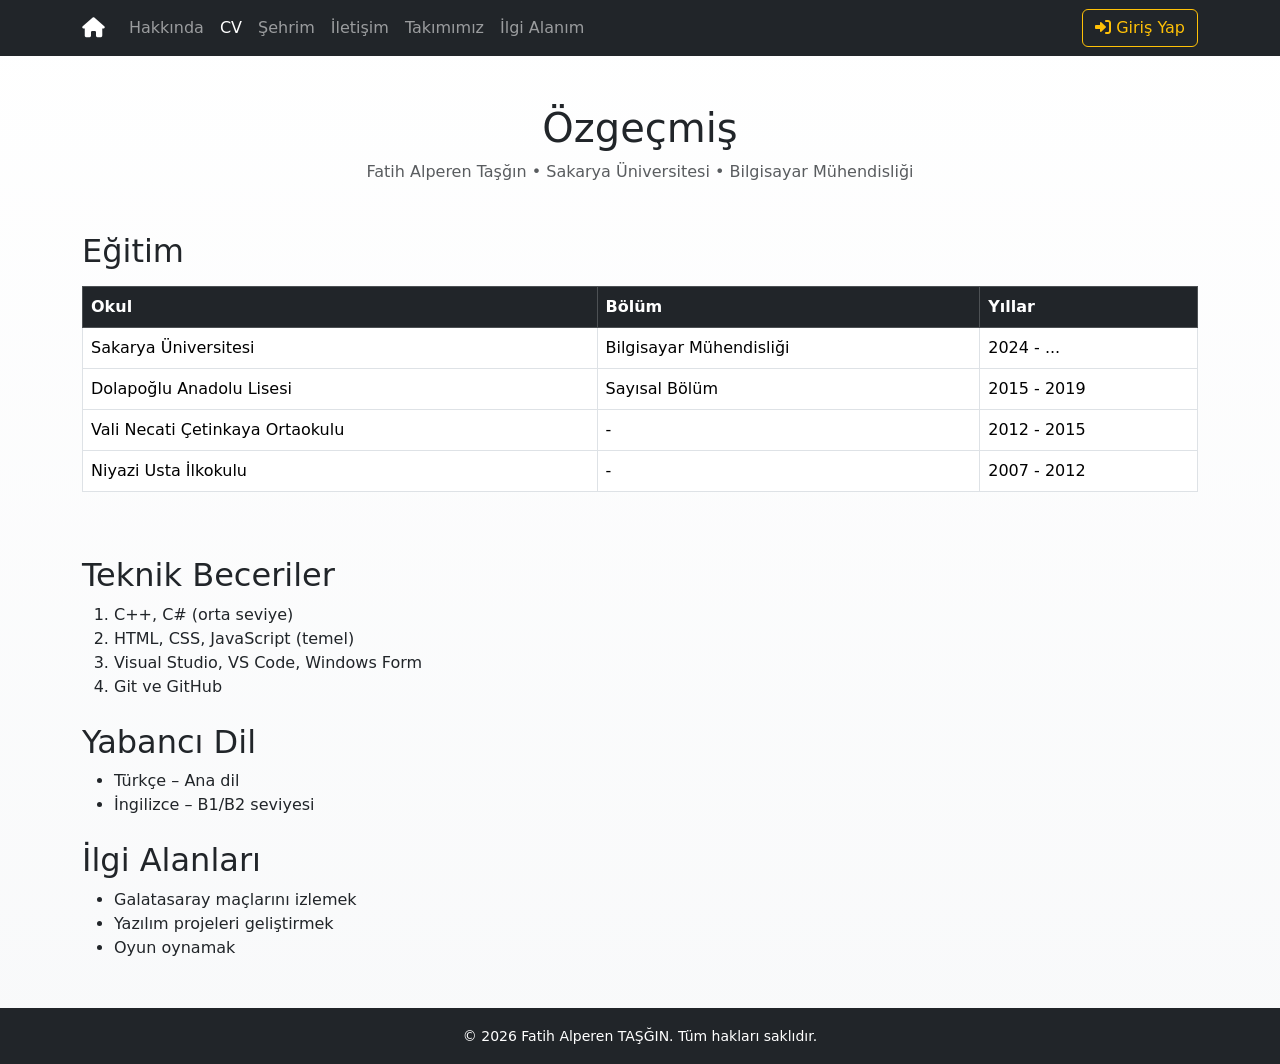
==== cv.html @ 9e306fb8 "feat: CV sayfası eklendi, navbar güncellendi ve .gitignore dosyası oluşturuldu" ====
<!DOCTYPE html>
<html lang="tr">
<head>
    <meta charset="UTF-8" />
    <meta name="viewport" content="width=device-width, initial-scale=1.0"/>
    <title>Fatih – Özgeçmiş</title>
    <link href="css/style.css" rel="stylesheet" />
    <link href="https://cdn.jsdelivr.net/npm/bootstrap@5.3.3/dist/css/bootstrap.min.css" rel="stylesheet" />
    <link href="https://cdnjs.cloudflare.com/ajax/libs/font-awesome/6.0.0-beta3/css/all.min.css" rel="stylesheet" />
</head>
<body>
<!-- Navbar -->
<nav class="navbar navbar-expand-lg navbar-dark bg-dark">
    <div class="container">
        <a class="navbar-brand" href="index.html">
            <i class="fa-solid fa-house"></i>
        </a>
        <button class="navbar-toggler" data-bs-toggle="collapse" data-bs-target="#navbarNav">
            <span class="navbar-toggler-icon"></span>
        </button>
        <div id="navbarNav" class="collapse navbar-collapse">
            <ul class="navbar-nav">
                <li class="nav-item">
                    <a class="nav-link" href="index.html">Hakkında</a>
                </li>
                <li class="nav-item">
                    <a class="nav-link active" href="#">CV</a>
                </li>
                <li class="nav-item">
                    <a class="nav-link" href="sehir.html">Şehrim</a>
                </li>
                <li class="nav-item">
                    <a class="nav-link" href="iletisim.html">İletişim</a>
                </li>
                <li class="nav-item">
                    <a class="nav-link" href="takimimiz.html">Takımımız</a>
                </li>
                <li class="nav-item">
                    <a class="nav-link" href="ilgi.html">İlgi Alanım</a>
                </li>
            </ul>

            <!-- Giriş Butonu (sağda) -->
            <div class="ms-auto">
                <a href="login.html" class="btn btn-outline-warning ms-3">
                    <i class="fa fa-sign-in-alt"></i> Giriş Yap
                </a>
            </div>
        </div>
    </div>
</nav>

<!-- CV İçeriği -->
<main class="container my-5">
    <header class="mb-5 text-center">
        <h1>Özgeçmiş</h1>
        <p class="text-muted">Fatih Alperen Taşğın • Sakarya Üniversitesi • Bilgisayar Mühendisliği</p>
    </header>

    <section class="mb-5">
        <h2 class="mb-3">Eğitim</h2>
        <div class="table-responsive">
            <table class="table table-bordered">
                <thead class="table-dark">
                <tr>
                    <th>Okul</th>
                    <th>Bölüm</th>
                    <th>Yıllar</th>
                </tr>
                </thead>
                <tbody>
                <tr>
                    <td>Sakarya Üniversitesi</td>
                    <td>Bilgisayar Mühendisliği</td>
                    <td>2024 - ...</td>
                </tr>
                <tr>
                    <td>Dolapoğlu Anadolu Lisesi</td>
                    <td>Sayısal Bölüm</td>
                    <td>2015 - 2019</td>
                </tr>
                <tr>
                    <td>Vali Necati Çetinkaya Ortaokulu</td>
                    <td>-</td>
                    <td>2012 - 2015</td>
                </tr>
                <tr>
                    <td>Niyazi Usta İlkokulu</td>
                    <td>-</td>
                    <td>2007 - 2012</td>
                </tr>
                </tbody>
            </table>
        </div>
    </section>

    <section class="mb-4">
        <h2>Teknik Beceriler</h2>
        <ol>
            <li>C++, C# (orta seviye)</li>
            <li>HTML, CSS, JavaScript (temel)</li>
            <li>Visual Studio, VS Code, Windows Form</li>
            <li>Git ve GitHub</li>
        </ol>
    </section>

    <section class="mb-4">
        <h2>Yabancı Dil</h2>
        <ul>
            <li>Türkçe – Ana dil</li>
            <li>İngilizce – B1/B2 seviyesi</li>
        </ul>
    </section>

    <section class="mb-4">
        <h2>İlgi Alanları</h2>
        <ul>
            <li>Galatasaray maçlarını izlemek</li>
            <li>Yazılım projeleri geliştirmek</li>
            <li>Oyun oynamak</li>
        </ul>
    </section>
</main>

<!-- Footer -->
<footer class="bg-dark text-white text-center py-3">
    <small>&copy; 2026 Fatih Alperen TAŞĞIN. Tüm hakları saklıdır.</small>
</footer>

<script src="https://cdn.jsdelivr.net/npm/bootstrap@5.3.3/dist/js/bootstrap.bundle.min.js"></script>
</body>
</html>
---- css/style.css ----
/* Modern Arka Plan ve Kart Efektleri */
body {
    background: linear-gradient(to bottom, #ffffff, #f8f9fa);
    font-family: 'Segoe UI', Tahoma, Geneva, Verdana, sans-serif;
}

.card {
    transition: transform 0.3s ease, box-shadow 0.3s ease;
    border: none !important;
}

/* Kartın üzerine gelince hafifçe yükselmesi */
.card:hover {
    transform: translateY(-10px);
    box-shadow: 0 1rem 3rem rgba(0,0,0,.175) !important;
}

/* Navigasyon çubuğu için hafif şeffaflık */
.navbar {
    backdrop-filter: blur(10px);
    background-color: rgba(33, 37, 41, 0.9) !important;
}

/* Buton parlaması */
.btn-warning {
    transition: all 0.3s ease;
}

.btn-warning:hover {
    letter-spacing: 1px;
    box-shadow: 0 0 15px rgba(255, 193, 7, 0.4);
}
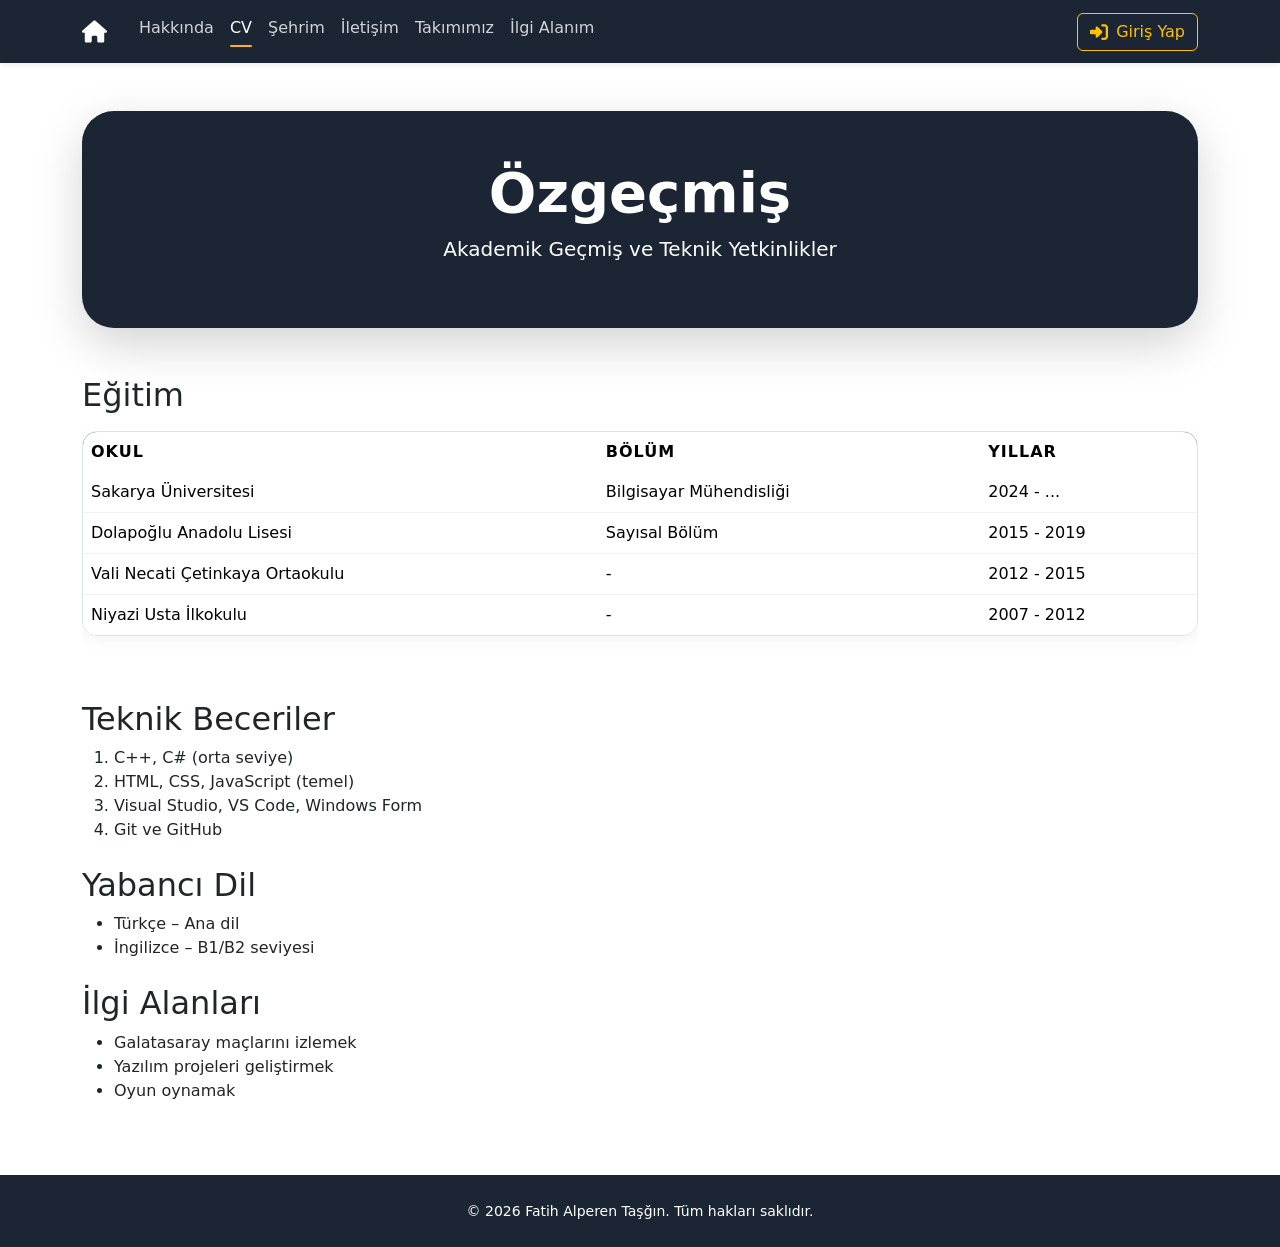
==== commit a1dac2aa: "feat: Navbar dinamik yükleme eklendi, preloader ve stil güncellemeleri yapıldı" ====
--- a/cv.html
+++ b/cv.html
@@ -1,67 +1,62 @@
 <!DOCTYPE html>
 <html lang="tr">
 <head>
-    <meta charset="UTF-8" />
+    <meta charset="UTF-8"/>
     <meta name="viewport" content="width=device-width, initial-scale=1.0"/>
-    <title>Fatih – Özgeçmiş</title>
-    <link href="css/style.css" rel="stylesheet" />
-    <link href="https://cdn.jsdelivr.net/npm/bootstrap@5.3.3/dist/css/bootstrap.min.css" rel="stylesheet" />
-    <link href="https://cdnjs.cloudflare.com/ajax/libs/font-awesome/6.0.0-beta3/css/all.min.css" rel="stylesheet" />
+    <title>FatEnTa | Özgeçmiş</title>
+    <style>
+        /* Tarayıcı dosyaları indirmeden önce bu rengi görecek */
+        #preloader {
+            position: fixed;
+            top: 0;
+            left: 0;
+            width: 100%;
+            height: 100%;
+            background-color: rgb(28, 37, 51) !important; /* Senin lacivert rengin */
+            z-index: 9999;
+            display: flex;
+            justify-content: center;
+            align-items: center;
+        }
+
+        /* Beyaz parlamayı önlemek için body'i başlangıçta gizle */
+        body {
+            background-color: rgb(28, 37, 51);
+            margin: 0;
+        }
+    </style>
+    <!-- Sonra Senin Stilin (Böylece Bootstrap'i ezebilirsin) -->
+    <link rel="stylesheet" href="css/style.css">
+
+    <!-- Önce Bootstrap (lib klasöründen) -->
+    <link rel="stylesheet" href="lib/css/bootstrap.min.css">
+
 </head>
 <body>
-<!-- Navbar -->
-<nav class="navbar navbar-expand-lg navbar-dark bg-dark">
-    <div class="container">
-        <a class="navbar-brand" href="index.html">
-            <i class="fa-solid fa-house"></i>
-        </a>
-        <button class="navbar-toggler" data-bs-toggle="collapse" data-bs-target="#navbarNav">
-            <span class="navbar-toggler-icon"></span>
-        </button>
-        <div id="navbarNav" class="collapse navbar-collapse">
-            <ul class="navbar-nav">
-                <li class="nav-item">
-                    <a class="nav-link" href="index.html">Hakkında</a>
-                </li>
-                <li class="nav-item">
-                    <a class="nav-link active" href="#">CV</a>
-                </li>
-                <li class="nav-item">
-                    <a class="nav-link" href="sehir.html">Şehrim</a>
-                </li>
-                <li class="nav-item">
-                    <a class="nav-link" href="iletisim.html">İletişim</a>
-                </li>
-                <li class="nav-item">
-                    <a class="nav-link" href="takimimiz.html">Takımımız</a>
-                </li>
-                <li class="nav-item">
-                    <a class="nav-link" href="ilgi.html">İlgi Alanım</a>
-                </li>
-            </ul>
 
-            <!-- Giriş Butonu (sağda) -->
-            <div class="ms-auto">
-                <a href="login.html" class="btn btn-outline-warning ms-3">
-                    <i class="fa fa-sign-in-alt"></i> Giriş Yap
-                </a>
-            </div>
-        </div>
+<div id="preloader">
+    <div class="loader-content">
+        <!-- İstersen buraya bir logo veya dönen bir ikon koyabilirsin -->
+        <div class="spinner-border text-warning" role="status"></div>
     </div>
-</nav>
+</div>
+
+<!-- Navbar buraya yüklenecek -->
+<div id="navbar-placeholder"></div>
 
 <!-- CV İçeriği -->
 <main class="container my-5">
-    <header class="mb-5 text-center">
-        <h1>Özgeçmiş</h1>
-        <p class="text-muted">Fatih Alperen Taşğın • Sakarya Üniversitesi • Bilgisayar Mühendisliği</p>
-    </header>
+    <!-- CV.html içindeki header -->
+    <section class="about text-center py-5 mb-5 rounded-5 shadow-lg overflow-hidden">
+        <h1 class="display-4 fw-bold text-white">Özgeçmiş</h1>
+        <p class="lead text-white-50">Akademik Geçmiş ve Teknik Yetkinlikler</p>
+    </section>
 
     <section class="mb-5">
         <h2 class="mb-3">Eğitim</h2>
         <div class="table-responsive">
-            <table class="table table-bordered">
-                <thead class="table-dark">
+            <table class="table table-custom">
+                <thead class="th">
                 <tr>
                     <th>Okul</th>
                     <th>Bölüm</th>
@@ -122,11 +117,16 @@
     </section>
 </main>
 
-<!-- Footer -->
-<footer class="bg-dark text-white text-center py-3">
-    <small>&copy; 2026 Fatih Alperen TAŞĞIN. Tüm hakları saklıdır.</small>
+<!-- Alt Bilgi -->
+<footer class="text-white text-center py-4 mt-auto">
+    <div class="container">
+        <small>&copy; 2026 Fatih Alperen Taşğın. Tüm hakları saklıdır.</small>
+    </div>
 </footer>
 
-<script src="https://cdn.jsdelivr.net/npm/bootstrap@5.3.3/dist/js/bootstrap.bundle.min.js"></script>
+<!-- Footer'ın hemen altına, body kapanmadan önce -->
+<script src="lib/js/bootstrap.bundle.min.js"></script>
+<script src="js/navbar-loader.js"></script> <!-- Bunu eklemeyi unutma! -->
 </body>
+
 </html>
--- a/css/style.css
+++ b/css/style.css
@@ -1,32 +1,216 @@
-/* Modern Arka Plan ve Kart Efektleri */
+/* 1. DEĞİŞKENLER VE RENK PALETİ */
+:root {
+    --ana-renk: rgb(28, 37, 51);
+    --siyah: rgb(33, 37, 41);
+    --gs-sari: #ffb11a;
+    --beyaz: #ffffff;
+    --gri-metin: #495057;
+    --kart-kenarlik: #e0e0e0;
+}
+
+/* 2. ÖZEL RENK SINIFLARI (Utility Classes) */
+.bg-ana { background-color: var(--ana-renk) !important; }
+.bg-siyah { background-color: var(--siyah) !important; }
+.bg-sari { background-color: var(--gs-sari) !important; }
+
+.text-ana { color: var(--ana-renk) !important; }
+.text-sari { color: var(--gs-sari) !important; }
+.text-beyaz { color: var(--beyaz) !important; }
+
+/* 3. GENEL AYARLAR */
 body {
-    background: linear-gradient(to bottom, #ffffff, #f8f9fa);
+    background-color: var(--beyaz);
     font-family: 'Segoe UI', Tahoma, Geneva, Verdana, sans-serif;
-}
-
+    color: #333;
+    min-height: 100vh;
+    display: flex;
+    flex-direction: column;
+    transition: opacity 0.4s ease-in-out;
+}
+
+/* Sayfa yüklendiğinde aktif olacak sınıf */
+body.loaded {
+    opacity: 1;
+}
+
+#preloader {
+    position: fixed;
+    top: 0;
+    left: 0;
+    width: 100%;
+    height: 100%;
+    background-color: var(--ana-renk); /* Beyazlığı kapatan ana rengin */
+    z-index: 9999;
+    display: flex;
+    justify-content: center;
+    align-items: center;
+    transition: opacity 0.5s ease;
+}
+
+/* Sayfa yüklendiğinde preloader'ı gizlemek için */
+.loader-hidden {
+    opacity: 0;
+    pointer-events: none;
+    transition: opacity 0.5s ease;
+}
+svg {
+    fill: currentColor;
+}
+
+/* 4. NAVBAR VE LOADER AYARLARI */
+.navbar {
+    background-color: var(--ana-renk) !important;
+    padding: 1rem 0;
+}
+
+.navbar-nav .nav-link {
+    transition: color 0.3s ease;
+    position: relative;
+    display: inline-block;
+    width: max-content;
+    color: rgba(255, 255, 255, 0.8);
+}
+
+.navbar-nav .nav-link:hover {
+    color: var(--gs-sari) !important;
+}
+
+#navbar-placeholder .nav-link::after {
+    content: '';
+    display: block;
+    width: 0; /* Başlangıçta genişlik sıfır */
+    height: 2px;
+    background: var(--gs-sari);
+    margin-top: 5px;
+    border-radius: 2px;
+    transition: width 0.4s ease-in-out;
+}
+
+#navbar-placeholder .nav-link.active::after {
+    width: 100%; /* Aktif olduğunda tam genişlik */
+}
+
+/* 5. BILEŞENLER (Components) */
+
+/* About Section */
+.about {
+    background-color: var(--ana-renk) !important;
+    color: var(--beyaz) !important;
+    padding: 80px 0;
+    text-align: center;
+}
+
+.about h1, .about p, .about .lead {
+    color: var(--beyaz) !important;
+}
+
+/* Özel Tablo Tasarımı */
+.table-custom {
+    border-collapse: separate;
+    border-spacing: 0;
+    width: 100%;
+    border: 1px solid var(--kart-kenarlik);
+    border-radius: 15px; /* Tablonun köşelerini yuvarlatıyoruz */
+    overflow: hidden; /* Köşelerin düzgün görünmesi için */
+    box-shadow: 0 4px 15px rgba(0,0,0,0.05);
+}
+
+/* Başlık Alanı (Thead) */
+.table-custom thead {
+    background-color: var(--ana-renk) !important;
+    color: var(--gs-sari) !important; /* Başlıklar Galatasaray sarısı */
+}
+
+.table-custom th {
+    padding: 15px;
+    font-weight: 600;
+    text-transform: uppercase;
+    letter-spacing: 1px;
+    border: none;
+}
+
+/* Satır Ayarları */
+.table-custom td {
+    padding: 12px 15px;
+    vertical-align: middle;
+    border-bottom: 1px solid #f0f0f0;
+    color: var(--gri-metin);
+}
+
+/* Hover Efekti (Fare ile üzerine gelince) */
+.table-custom tbody tr:hover {
+    background-color: rgba(28, 37, 51, 0.03); /* Çok hafif lacivert bir vurgu */
+    transition: background-color 0.3s ease;
+}
+
+/* Son satırın çizgisini kaldıralım */
+.table-custom tbody tr:last-child td {
+    border-bottom: none;
+}
+
+/* Modern Kartlar */
 .card {
-    transition: transform 0.3s ease, box-shadow 0.3s ease;
-    border: none !important;
-}
-
-/* Kartın üzerine gelince hafifçe yükselmesi */
+    background-color: var(--beyaz) !important;
+    color: #212529 !important;
+    border: 1px solid var(--kart-kenarlik) !important;
+    transition: all 0.3s ease;
+    box-shadow: none !important;
+}
+
 .card:hover {
-    transform: translateY(-10px);
-    box-shadow: 0 1rem 3rem rgba(0,0,0,.175) !important;
-}
-
-/* Navigasyon çubuğu için hafif şeffaflık */
-.navbar {
-    backdrop-filter: blur(10px);
-    background-color: rgba(33, 37, 41, 0.9) !important;
-}
-
-/* Buton parlaması */
-.btn-warning {
-    transition: all 0.3s ease;
-}
-
-.btn-warning:hover {
-    letter-spacing: 1px;
-    box-shadow: 0 0 15px rgba(255, 193, 7, 0.4);
+    transform: translateY(-5px);
+    box-shadow: 0 10px 20px rgba(0,0,0,0.05) !important;
+    border-color: #d0d0d0 !important;
+}
+
+.card-title {
+    font-weight: 700;
+}
+
+.card-text {
+    color: var(--gri-metin) !important;
+    font-size: 0.95rem;
+    line-height: 1.6;
+}
+
+/* Butonlar */
+.card .btn {
+    width: 100%;
+    border-radius: 4px;
+    font-weight: 600;
+    padding: 10px;
+    border: none;
+    transition: transform 0.2s;
+}
+
+.card .btn:active {
+    transform: scale(0.98);
+}
+
+.btn-gs {
+    background-color: var(--gs-sari) !important;
+    color: #000 !important;
+}
+
+.btn-dark-custom {
+    background-color: #212529 !important;
+    color: var(--beyaz) !important;
+}
+
+/* 6. YARDIMCI ÖĞELER */
+.badge {
+    margin-bottom: 0.5rem;
+    display: inline-block;
+}
+
+footer {
+    background-color: var(--ana-renk) !important;
+    color: var(--beyaz) !important;
+    margin-top: auto;
+}
+
+/* style.css dosyanın en sonuna ekle */
+body {
+    background-color: #ffffff !important; /* Sayfa tamamen hazır olduğunda beyaza döner */
+    transition: background-color 0.5s ease; /* Renk geçişi de yumuşak olsun */
 }
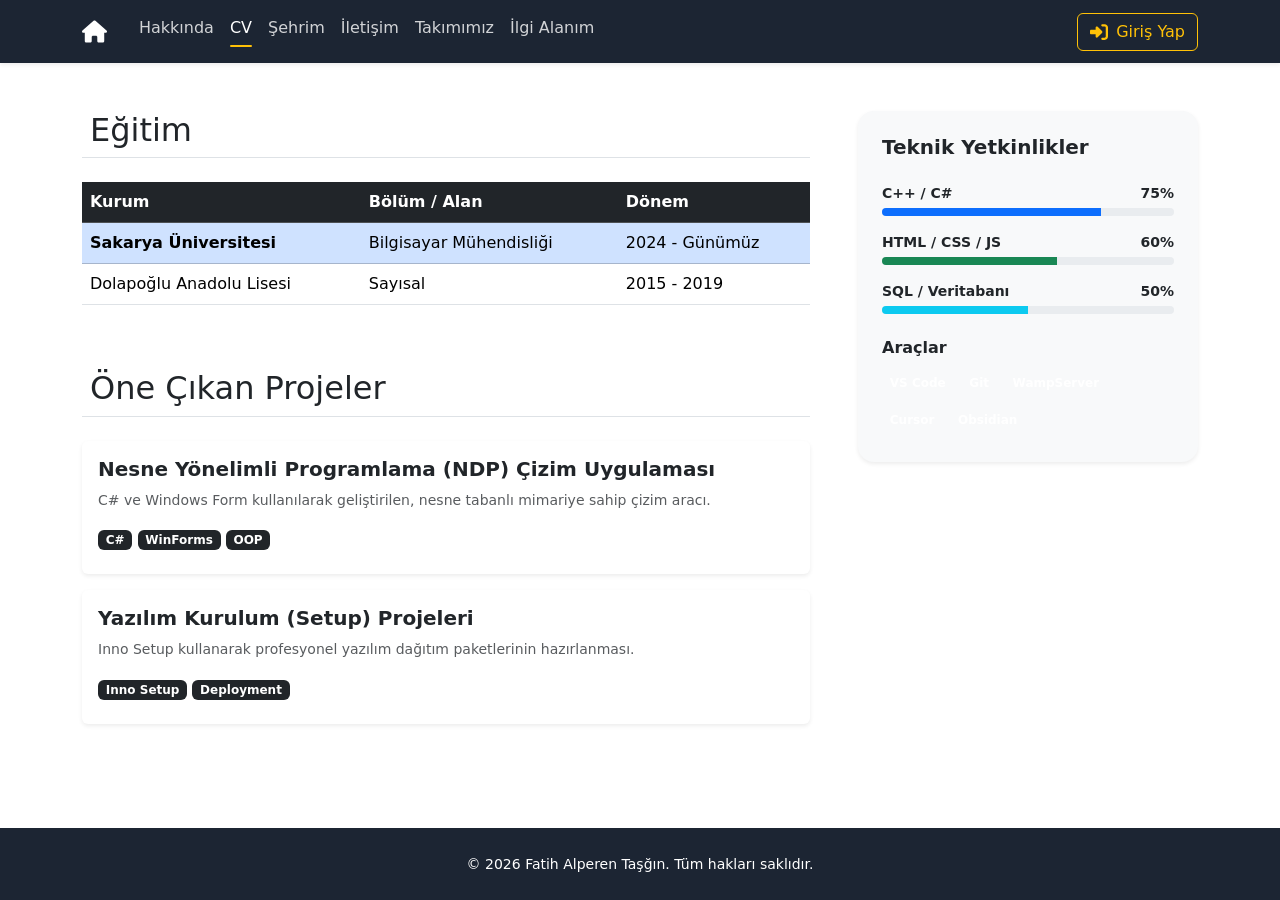
==== commit d5225497: "feat: İletişim sayfası eklendi, form işlevselliği ve stil güncellemeleri yapıldı" ====
--- a/cv.html
+++ b/cv.html
@@ -46,75 +46,101 @@
 
 <!-- CV İçeriği -->
 <main class="container my-5">
-    <!-- CV.html içindeki header -->
-    <section class="about text-center py-5 mb-5 rounded-5 shadow-lg overflow-hidden">
-        <h1 class="display-4 fw-bold text-white">Özgeçmiş</h1>
-        <p class="lead text-white-50">Akademik Geçmiş ve Teknik Yetkinlikler</p>
-    </section>
+    <!-- Modern Hero Section -->
+    <div class="row g-5">
+        <!-- Sol Kolon: Eğitim ve Deneyim -->
+        <div class="col-lg-8">
+            <section class="mb-5">
+                <h2 class="mb-4 pb-2 border-bottom"><i class="fa-solid fa-graduation-cap me-2"></i> Eğitim</h2>
+                <div class="table-responsive">
+                    <table class="table table-hover align-middle">
+                        <thead class="table-dark">
+                        <tr>
+                            <th>Kurum</th>
+                            <th>Bölüm / Alan</th>
+                            <th>Dönem</th>
+                        </tr>
+                        </thead>
+                        <tbody>
+                        <tr class="table-primary text-dark">
+                            <td><strong>Sakarya Üniversitesi</strong></td>
+                            <td>Bilgisayar Mühendisliği</td>
+                            <td>2024 - Günümüz</td>
+                        </tr>
+                        <tr>
+                            <td>Dolapoğlu Anadolu Lisesi</td>
+                            <td>Sayısal</td>
+                            <td>2015 - 2019</td>
+                        </tr>
+                        </tbody>
+                    </table>
+                </div>
+            </section>
 
-    <section class="mb-5">
-        <h2 class="mb-3">Eğitim</h2>
-        <div class="table-responsive">
-            <table class="table table-custom">
-                <thead class="th">
-                <tr>
-                    <th>Okul</th>
-                    <th>Bölüm</th>
-                    <th>Yıllar</th>
-                </tr>
-                </thead>
-                <tbody>
-                <tr>
-                    <td>Sakarya Üniversitesi</td>
-                    <td>Bilgisayar Mühendisliği</td>
-                    <td>2024 - ...</td>
-                </tr>
-                <tr>
-                    <td>Dolapoğlu Anadolu Lisesi</td>
-                    <td>Sayısal Bölüm</td>
-                    <td>2015 - 2019</td>
-                </tr>
-                <tr>
-                    <td>Vali Necati Çetinkaya Ortaokulu</td>
-                    <td>-</td>
-                    <td>2012 - 2015</td>
-                </tr>
-                <tr>
-                    <td>Niyazi Usta İlkokulu</td>
-                    <td>-</td>
-                    <td>2007 - 2012</td>
-                </tr>
-                </tbody>
-            </table>
+            <section class="mb-5">
+                <h2 class="mb-4 pb-2 border-bottom"><i class="fa-solid fa-code-branch me-2"></i> Öne Çıkan Projeler</h2>
+                <div class="card mb-3 border-0 shadow-sm">
+                    <div class="card-body">
+                        <h5 class="card-title fw-bold">Nesne Yönelimli Programlama (NDP) Çizim Uygulaması</h5>
+                        <p class="card-text text-muted small">C# ve Windows Form kullanılarak geliştirilen, nesne
+                            tabanlı mimariye sahip çizim aracı.</p>
+                        <span class="badge bg-dark">C#</span> <span class="badge bg-dark">WinForms</span> <span
+                            class="badge bg-dark">OOP</span>
+                    </div>
+                </div>
+                <div class="card mb-3 border-0 shadow-sm">
+                    <div class="card-body">
+                        <h5 class="card-title fw-bold">Yazılım Kurulum (Setup) Projeleri</h5>
+                        <p class="card-text text-muted small">Inno Setup kullanarak profesyonel yazılım dağıtım
+                            paketlerinin hazırlanması.</p>
+                        <span class="badge bg-dark">Inno Setup</span> <span class="badge bg-dark">Deployment</span>
+                    </div>
+                </div>
+            </section>
         </div>
-    </section>
 
-    <section class="mb-4">
-        <h2>Teknik Beceriler</h2>
-        <ol>
-            <li>C++, C# (orta seviye)</li>
-            <li>HTML, CSS, JavaScript (temel)</li>
-            <li>Visual Studio, VS Code, Windows Form</li>
-            <li>Git ve GitHub</li>
-        </ol>
-    </section>
+        <!-- Sağ Kolon: Yetkinlikler ve Diğerleri -->
+        <div class="col-lg-4">
+            <section class="mb-5 p-4 bg-light rounded-4 shadow-sm">
+                <h3 class="h5 fw-bold mb-4">Teknik Yetkinlikler</h3>
 
-    <section class="mb-4">
-        <h2>Yabancı Dil</h2>
-        <ul>
-            <li>Türkçe – Ana dil</li>
-            <li>İngilizce – B1/B2 seviyesi</li>
-        </ul>
-    </section>
+                <div class="mb-3">
+                    <div class="d-flex justify-content-between mb-1 small fw-bold"><span>C++ / C#</span><span>75%</span>
+                    </div>
+                    <div class="progress" style="height: 8px;">
+                        <div class="progress-bar bg-primary" style="width: 75%"></div>
+                    </div>
+                </div>
 
-    <section class="mb-4">
-        <h2>İlgi Alanları</h2>
-        <ul>
-            <li>Galatasaray maçlarını izlemek</li>
-            <li>Yazılım projeleri geliştirmek</li>
-            <li>Oyun oynamak</li>
-        </ul>
-    </section>
+                <div class="mb-3">
+                    <div class="d-flex justify-content-between mb-1 small fw-bold">
+                        <span>HTML / CSS / JS</span><span>60%</span></div>
+                    <div class="progress" style="height: 8px;">
+                        <div class="progress-bar bg-success" style="width: 60%"></div>
+                    </div>
+                </div>
+
+                <div class="mb-3">
+                    <div class="d-flex justify-content-between mb-1 small fw-bold"><span>SQL / Veritabanı</span><span>50%</span>
+                    </div>
+                    <div class="progress" style="height: 8px;">
+                        <div class="progress-bar bg-info" style="width: 50%"></div>
+                    </div>
+                </div>
+
+                <div class="mt-4">
+                    <h4 class="h6 fw-bold mb-3">Araçlar</h4>
+                    <div class="d-flex flex-wrap gap-2">
+                        <span class="badge outline-dark-custom">VS Code</span>
+                        <span class="badge outline-dark-custom">Git</span>
+                        <span class="badge outline-dark-custom">WampServer</span>
+                        <span class="badge outline-dark-custom">Cursor</span>
+                        <span class="badge outline-dark-custom">Obsidian</span>
+                    </div>
+                </div>
+            </section>
+        </div>
+    </div>
 </main>
 
 <!-- Alt Bilgi -->
--- a/css/style.css
+++ b/css/style.css
@@ -2,7 +2,7 @@
 :root {
     --ana-renk: rgb(28, 37, 51);
     --siyah: rgb(33, 37, 41);
-    --gs-sari: #ffb11a;
+    --gs-sari: rgb(255, 193, 7);
     --beyaz: #ffffff;
     --gri-metin: #495057;
     --kart-kenarlik: #e0e0e0;
@@ -137,6 +137,12 @@
     color: var(--gri-metin);
 }
 
+.table-custom th {
+    background-color: var(--ana-renk) !important;
+    color: #ffffff !important;
+}
+
+
 /* Hover Efekti (Fare ile üzerine gelince) */
 .table-custom tbody tr:hover {
     background-color: rgba(28, 37, 51, 0.03); /* Çok hafif lacivert bir vurgu */
@@ -187,14 +193,9 @@
     transform: scale(0.98);
 }
 
-.btn-gs {
-    background-color: var(--gs-sari) !important;
-    color: #000 !important;
-}
-
 .btn-dark-custom {
     background-color: #212529 !important;
-    color: var(--beyaz) !important;
+    color: var(--gs-sari) !important;
 }
 
 /* 6. YARDIMCI ÖĞELER */
@@ -213,4 +214,9 @@
 body {
     background-color: #ffffff !important; /* Sayfa tamamen hazır olduğunda beyaza döner */
     transition: background-color 0.5s ease; /* Renk geçişi de yumuşak olsun */
+}
+
+.text-warning {
+    color: #ffc107 !important; /* GS Sarısı */
+    filter: drop-shadow(0 0 2px rgba(255, 193, 7, 0.5)); /* Hafif parlama efekti */
 }
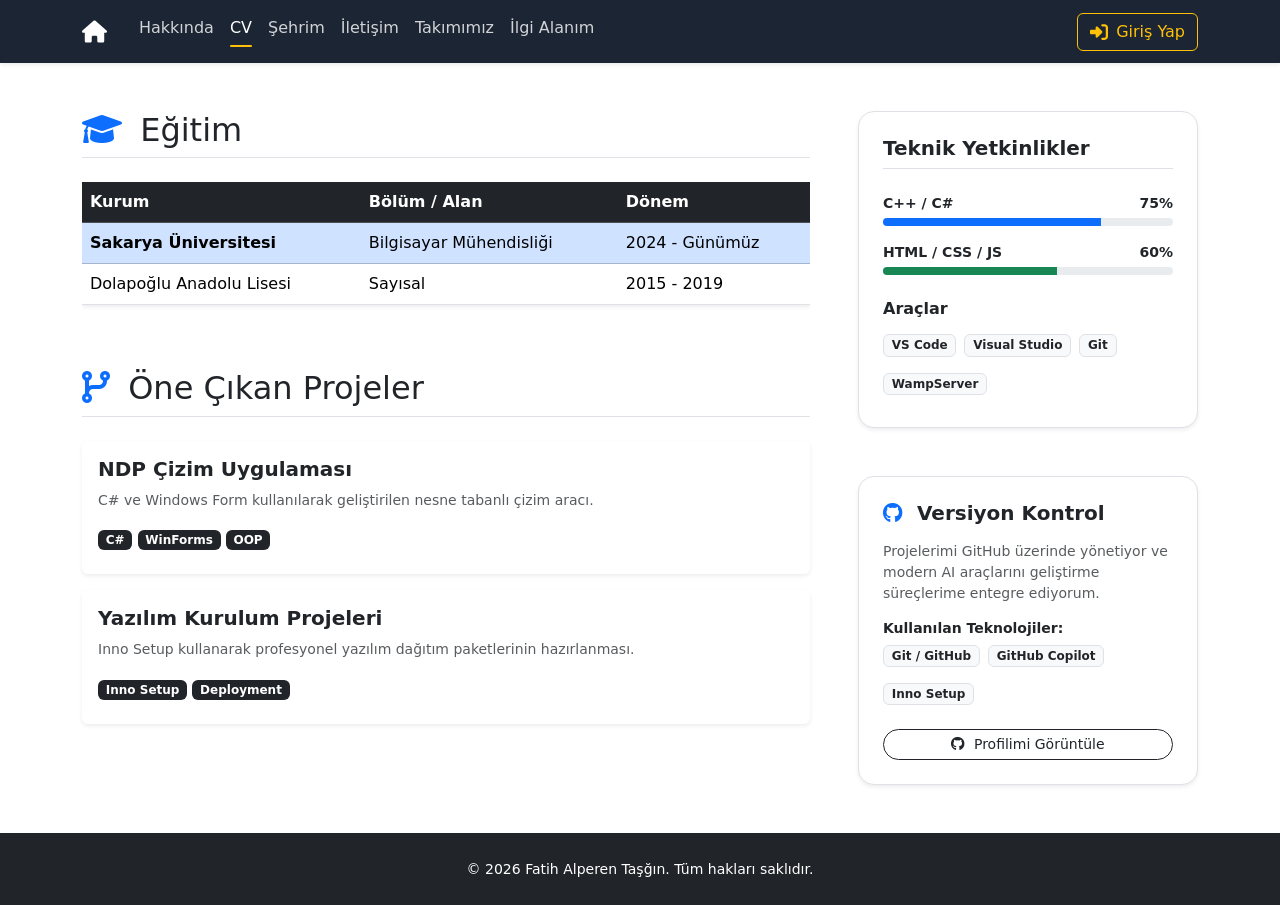
==== commit 9c2d1020: "feat: İletişim formuna yeni alanlar eklendi, form doğrulama ve gönderim işlevselliği güncellendi; CV" ====
--- a/cv.html
+++ b/cv.html
@@ -4,56 +4,42 @@
     <meta charset="UTF-8"/>
     <meta name="viewport" content="width=device-width, initial-scale=1.0"/>
     <title>FatEnTa | Özgeçmiş</title>
+    <!-- Stil Dosyaları -->
+    <link rel="stylesheet" href="css/style.css">
+    <link rel="stylesheet" href="https://cdn.jsdelivr.net/npm/bootstrap@5.3.3/dist/css/bootstrap.min.css">
+    <link rel="stylesheet" href="https://cdnjs.cloudflare.com/ajax/libs/font-awesome/6.0.0/css/all.min.css">
+
     <style>
-        /* Tarayıcı dosyaları indirmeden önce bu rengi görecek */
+        /* Senin orijinal preloader ve arka plan ayarların */
         #preloader {
-            position: fixed;
-            top: 0;
-            left: 0;
-            width: 100%;
-            height: 100%;
-            background-color: rgb(28, 37, 51) !important; /* Senin lacivert rengin */
-            z-index: 9999;
-            display: flex;
-            justify-content: center;
-            align-items: center;
+            position: fixed; top: 0; left: 0; width: 100%; height: 100%;
+            background-color: rgb(28, 37, 51) !important;
+            z-index: 9999; display: flex; justify-content: center; align-items: center;
         }
-
-        /* Beyaz parlamayı önlemek için body'i başlangıçta gizle */
-        body {
-            background-color: rgb(28, 37, 51);
-            margin: 0;
-        }
+        body { background-color: #f8f9fa; margin: 0; } /* Orijinal açık renk teman */
     </style>
-    <!-- Sonra Senin Stilin (Böylece Bootstrap'i ezebilirsin) -->
-    <link rel="stylesheet" href="css/style.css">
-
-    <!-- Önce Bootstrap (lib klasöründen) -->
-    <link rel="stylesheet" href="lib/css/bootstrap.min.css">
-
 </head>
 <body>
 
 <div id="preloader">
-    <div class="loader-content">
-        <!-- İstersen buraya bir logo veya dönen bir ikon koyabilirsin -->
-        <div class="spinner-border text-warning" role="status"></div>
-    </div>
+    <div class="spinner-border text-warning" role="status"></div>
 </div>
 
-<!-- Navbar buraya yüklenecek -->
-<div id="navbar-placeholder"></div>
+<!-- Header ve Navbar -->
+<header id="navbar-placeholder"></header>
 
-<!-- CV İçeriği -->
+<!-- Ana İçerik: Semantic HTML Etiketi Kullanıldı -->
 <main class="container my-5">
-    <!-- Modern Hero Section -->
     <div class="row g-5">
-        <!-- Sol Kolon: Eğitim ve Deneyim -->
-        <div class="col-lg-8">
-            <section class="mb-5">
-                <h2 class="mb-4 pb-2 border-bottom"><i class="fa-solid fa-graduation-cap me-2"></i> Eğitim</h2>
+
+        <!-- Sol Kolon: Eğitim ve Projeler -->
+        <article class="col-lg-8">
+
+            <!-- Eğitim Bölümü: Section Etiketi -->
+            <section id="egitim" class="mb-5">
+                <h2 class="mb-4 pb-2 border-bottom"><i class="fa-solid fa-graduation-cap me-2 text-primary"></i> Eğitim</h2>
                 <div class="table-responsive">
-                    <table class="table table-hover align-middle">
+                    <table class="table table-hover align-middle shadow-sm">
                         <thead class="table-dark">
                         <tr>
                             <th>Kurum</th>
@@ -77,82 +63,97 @@
                 </div>
             </section>
 
-            <section class="mb-5">
-                <h2 class="mb-4 pb-2 border-bottom"><i class="fa-solid fa-code-branch me-2"></i> Öne Çıkan Projeler</h2>
-                <div class="card mb-3 border-0 shadow-sm">
+            <!-- Projeler Bölümü -->
+            <section id="projeler" class="mb-5">
+                <h2 class="mb-4 pb-2 border-bottom"><i class="fa-solid fa-code-branch me-2 text-primary"></i> Öne Çıkan Projeler</h2>
+
+                <!-- Her proje bir article olarak semantik hale getirildi -->
+                <article class="card mb-3 border-0 shadow-sm">
                     <div class="card-body">
-                        <h5 class="card-title fw-bold">Nesne Yönelimli Programlama (NDP) Çizim Uygulaması</h5>
-                        <p class="card-text text-muted small">C# ve Windows Form kullanılarak geliştirilen, nesne
-                            tabanlı mimariye sahip çizim aracı.</p>
-                        <span class="badge bg-dark">C#</span> <span class="badge bg-dark">WinForms</span> <span
-                            class="badge bg-dark">OOP</span>
+                        <h5 class="card-title fw-bold text-dark">NDP Çizim Uygulaması</h5>
+                        <p class="card-text text-muted small">C# ve Windows Form kullanılarak geliştirilen nesne tabanlı çizim aracı.</p>
+                        <span class="badge bg-dark">C#</span> <span class="badge bg-dark">WinForms</span> <span class="badge bg-dark">OOP</span>
                     </div>
-                </div>
-                <div class="card mb-3 border-0 shadow-sm">
+                </article>
+
+                <article class="card mb-3 border-0 shadow-sm">
                     <div class="card-body">
-                        <h5 class="card-title fw-bold">Yazılım Kurulum (Setup) Projeleri</h5>
-                        <p class="card-text text-muted small">Inno Setup kullanarak profesyonel yazılım dağıtım
-                            paketlerinin hazırlanması.</p>
+                        <h5 class="card-title fw-bold text-dark">Yazılım Kurulum Projeleri</h5>
+                        <p class="card-text text-muted small">Inno Setup kullanarak profesyonel yazılım dağıtım paketlerinin hazırlanması.</p>
                         <span class="badge bg-dark">Inno Setup</span> <span class="badge bg-dark">Deployment</span>
                     </div>
-                </div>
+                </article>
             </section>
-        </div>
+        </article>
 
-        <!-- Sağ Kolon: Yetkinlikler ve Diğerleri -->
-        <div class="col-lg-4">
-            <section class="mb-5 p-4 bg-light rounded-4 shadow-sm">
-                <h3 class="h5 fw-bold mb-4">Teknik Yetkinlikler</h3>
+        <!-- Sağ Kolon: Aside Etiketi (Yan İçerik) -->
+        <aside class="col-lg-4">
+            <section class="mb-5 p-4 bg-white rounded-4 shadow-sm border">
+                <h3 class="h5 fw-bold mb-4 text-dark border-bottom pb-2">Teknik Yetkinlikler</h3>
 
                 <div class="mb-3">
-                    <div class="d-flex justify-content-between mb-1 small fw-bold"><span>C++ / C#</span><span>75%</span>
-                    </div>
+                    <div class="d-flex justify-content-between mb-1 small fw-bold"><span>C++ / C#</span><span>75%</span></div>
                     <div class="progress" style="height: 8px;">
                         <div class="progress-bar bg-primary" style="width: 75%"></div>
                     </div>
                 </div>
 
                 <div class="mb-3">
-                    <div class="d-flex justify-content-between mb-1 small fw-bold">
-                        <span>HTML / CSS / JS</span><span>60%</span></div>
+                    <div class="d-flex justify-content-between mb-1 small fw-bold"><span>HTML / CSS / JS</span><span>60%</span></div>
                     <div class="progress" style="height: 8px;">
                         <div class="progress-bar bg-success" style="width: 60%"></div>
                     </div>
                 </div>
 
+                <div class="mt-4">
+                    <h4 class="h6 fw-bold mb-3 text-dark">Araçlar</h4>
+                    <div class="d-flex flex-wrap gap-2">
+                        <span class="badge bg-light text-dark border">VS Code</span>
+                        <span class="badge bg-light text-dark border">Visual Studio</span>
+                        <span class="badge bg-light text-dark border">Git</span>
+                        <span class="badge bg-light text-dark border">WampServer</span>
+
+                    </div>
+                </div>
+            </section>
+            <!-- GitHub ve Geliştirici Araçları Bölümü -->
+            <section class="mt-4 p-4 bg-white rounded-4 shadow-sm border">
+                <h3 class="h5 fw-bold mb-3 text-dark">
+                    <i class="fa-brands fa-github me-2 text-primary"></i> Versiyon Kontrol
+                </h3>
+                <p class="small text-muted mb-3">
+                    Projelerimi GitHub üzerinde yönetiyor ve modern AI araçlarını geliştirme süreçlerime entegre ediyorum.
+                </p>
+
                 <div class="mb-3">
-                    <div class="d-flex justify-content-between mb-1 small fw-bold"><span>SQL / Veritabanı</span><span>50%</span>
-                    </div>
-                    <div class="progress" style="height: 8px;">
-                        <div class="progress-bar bg-info" style="width: 50%"></div>
+                    <h4 class="h6 fw-bold mb-2 small text-dark">Kullanılan Teknolojiler:</h4>
+                    <div class="d-flex flex-wrap gap-2">
+                        <span class="badge bg-light text-dark border">Git / GitHub</span>
+                        <span class="badge bg-light text-dark border">GitHub Copilot</span>
+                        <span class="badge bg-light text-dark border">Inno Setup</span>
                     </div>
                 </div>
 
-                <div class="mt-4">
-                    <h4 class="h6 fw-bold mb-3">Araçlar</h4>
-                    <div class="d-flex flex-wrap gap-2">
-                        <span class="badge outline-dark-custom">VS Code</span>
-                        <span class="badge outline-dark-custom">Git</span>
-                        <span class="badge outline-dark-custom">WampServer</span>
-                        <span class="badge outline-dark-custom">Cursor</span>
-                        <span class="badge outline-dark-custom">Obsidian</span>
-                    </div>
+                <!-- GitHub Profil Linki -->
+                <div class="d-grid mt-3">
+                    <a href="https://github.com/fatih-alperen-tasgin" target="_blank" class="btn btn-sm btn-outline-dark rounded-pill">
+                        <i class="fa-brands fa-github me-1"></i> Profilimi Görüntüle
+                    </a>
                 </div>
             </section>
-        </div>
+        </aside>
     </div>
 </main>
 
-<!-- Alt Bilgi -->
-<footer class="text-white text-center py-4 mt-auto">
+<!-- Footer: Semantik Etiket -->
+<footer class="bg-dark text-white text-center py-4 mt-auto">
     <div class="container">
         <small>&copy; 2026 Fatih Alperen Taşğın. Tüm hakları saklıdır.</small>
     </div>
 </footer>
 
-<!-- Footer'ın hemen altına, body kapanmadan önce -->
-<script src="lib/js/bootstrap.bundle.min.js"></script>
-<script src="js/navbar-loader.js"></script> <!-- Bunu eklemeyi unutma! -->
+<!-- Scriptler -->
+<script src="https://cdn.jsdelivr.net/npm/bootstrap@5.3.3/dist/js/bootstrap.bundle.min.js"></script>
+<script src="navbar-loader.js"></script>
 </body>
-
-</html>
+</html>
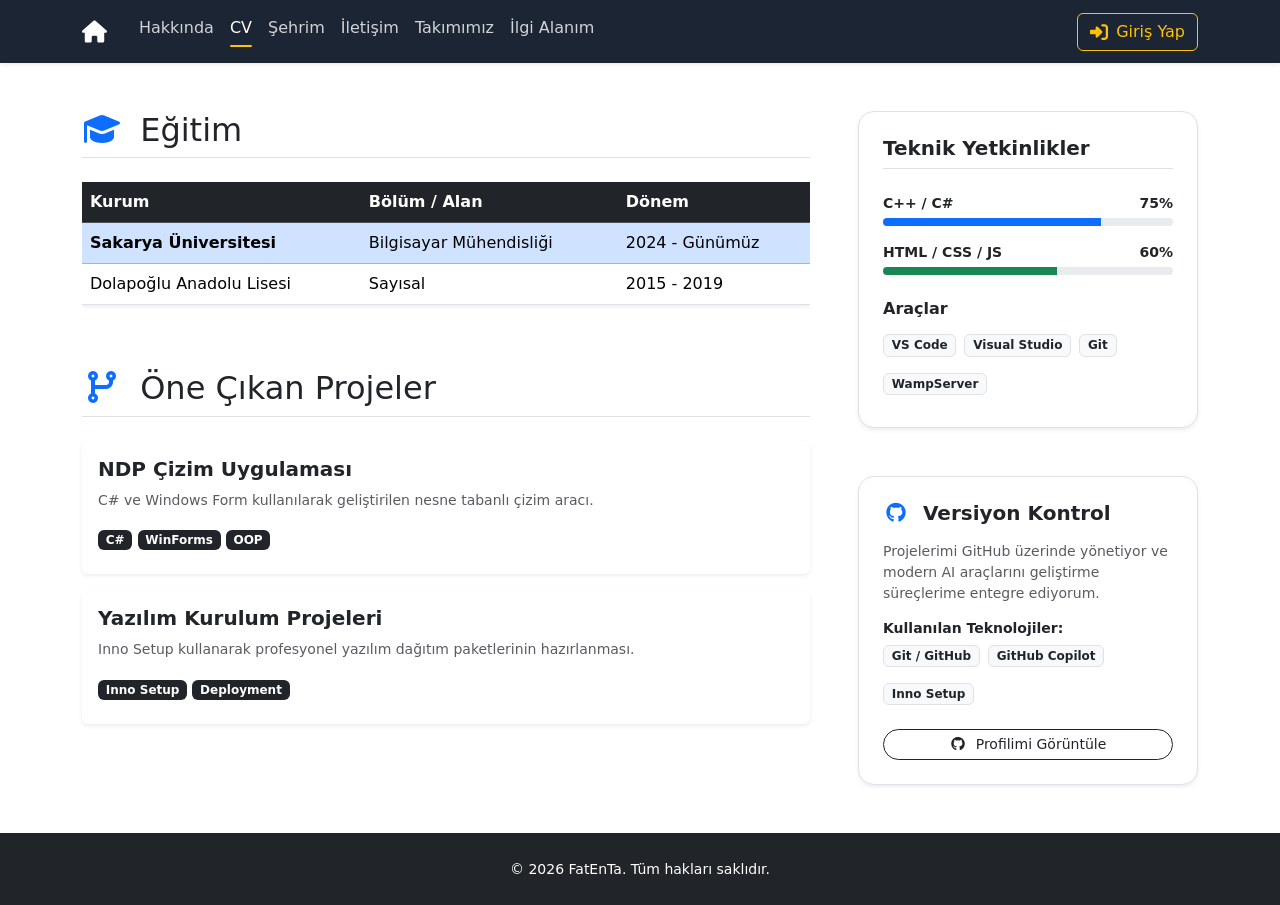
==== commit db7268d1: "feat: Footer yapısı güncellendi, dinamik yükleme eklendi; CSRF koruması için form alanı eklendi" ====
--- a/cv.html
+++ b/cv.html
@@ -1,3 +1,7 @@
+<!--
+  ~ Copyright (c) 2026 FatEnta. Tüm hakları saklıdır.
+  -->
+
 <!DOCTYPE html>
 <html lang="tr">
 <head>
@@ -6,8 +10,8 @@
     <title>FatEnTa | Özgeçmiş</title>
     <!-- Stil Dosyaları -->
     <link rel="stylesheet" href="css/style.css">
-    <link rel="stylesheet" href="https://cdn.jsdelivr.net/npm/bootstrap@5.3.3/dist/css/bootstrap.min.css">
-    <link rel="stylesheet" href="https://cdnjs.cloudflare.com/ajax/libs/font-awesome/6.0.0/css/all.min.css">
+    <link rel="stylesheet" href="lib/css/bootstrap.min.css">
+    <link rel="stylesheet" href="lib/css/all.min.css">
 
     <style>
         /* Senin orijinal preloader ve arka plan ayarların */
@@ -145,15 +149,10 @@
     </div>
 </main>
 
-<!-- Footer: Semantik Etiket -->
-<footer class="bg-dark text-white text-center py-4 mt-auto">
-    <div class="container">
-        <small>&copy; 2026 Fatih Alperen Taşğın. Tüm hakları saklıdır.</small>
-    </div>
-</footer>
+<div id="footer-placeholder"></div>
 
 <!-- Scriptler -->
-<script src="https://cdn.jsdelivr.net/npm/bootstrap@5.3.3/dist/js/bootstrap.bundle.min.js"></script>
+<script src="lib/js/bootstrap.bundle.min.js"></script>
 <script src="navbar-loader.js"></script>
 </body>
 </html>
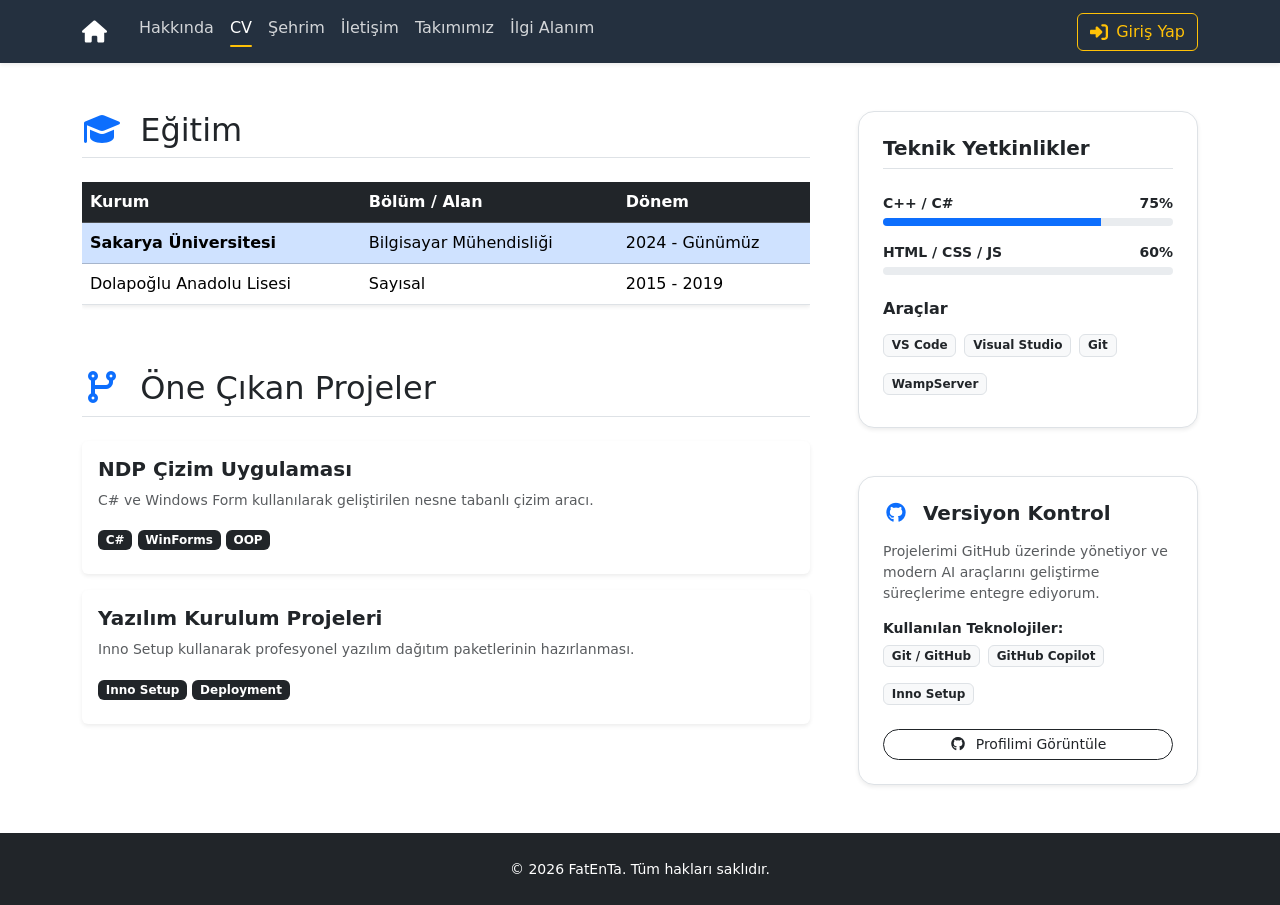
==== commit 930e4dd4: "feat: İletişim formuna gelişmiş doğrulama mantığı eklendi; CSRF koruması için session tabanlı token " ====
--- a/cv.html
+++ b/cv.html
@@ -97,15 +97,15 @@
 
                 <div class="mb-3">
                     <div class="d-flex justify-content-between mb-1 small fw-bold"><span>C++ / C#</span><span>75%</span></div>
-                    <div class="progress" style="height: 8px;">
-                        <div class="progress-bar bg-primary" style="width: 75%"></div>
+                    <div class="progress progress-sm">
+                        <div class="progress-bar bg-primary w-75" role="progressbar" aria-valuenow="75" aria-valuemin="0" aria-valuemax="100"></div>
                     </div>
                 </div>
 
                 <div class="mb-3">
                     <div class="d-flex justify-content-between mb-1 small fw-bold"><span>HTML / CSS / JS</span><span>60%</span></div>
-                    <div class="progress" style="height: 8px;">
-                        <div class="progress-bar bg-success" style="width: 60%"></div>
+                    <div class="progress progress-sm">
+                        <div class="progress-bar bg-success w-60" role="progressbar" aria-valuenow="60" aria-valuemin="0" aria-valuemax="100"></div>
                     </div>
                 </div>
 
--- a/css/style.css
+++ b/css/style.css
@@ -1,6 +1,6 @@
 /* 1. DEĞİŞKENLER VE RENK PALETİ */
 :root {
-    --ana-renk: rgb(28, 37, 51);
+    --ana-renk: rgb(36, 48, 63); /* slightly lightened for better contrast on dark pages */
     --siyah: rgb(33, 37, 41);
     --gs-sari: rgb(255, 193, 7);
     --beyaz: #ffffff;
@@ -219,4 +219,62 @@
 .text-warning {
     color: #ffc107 !important; /* GS Sarısı */
     filter: drop-shadow(0 0 2px rgba(255, 193, 7, 0.5)); /* Hafif parlama efekti */
+}
+
+.auth-card {
+    max-width: 460px;
+    width: 100%;
+}
+
+/* Utility helpers to replace inline styles */
+.min-vh-80 { min-height: 80vh !important; }
+.max-w-400 { max-width: 400px !important; width: 100% !important; }
+.z-2 { z-index: 2 !important; }
+.z-1 { z-index: 1 !important; }
+.lead-centered { max-width: 700px; margin-left: auto; margin-right: auto; }
+.img-cover { object-fit: cover !important; }
+.min-h-400 { min-height: 400px !important; }
+.max-w-180 { max-width: 180px !important; }
+.progress-sm { height: 8px !important; }
+.link-highlight { color: #ffd966 !important; }
+.server-error-body { background: #1c2533; color: #fff; padding: 2rem; font-family: sans-serif; }
+.bg-ana .card {
+    background-color: rgba(255,255,255,0.03) !important;
+    color: #ffffff !important;
+    border: 1px solid rgba(255,255,255,0.06) !important;
+}
+.bg-ana .card .card-title,
+.bg-ana .card .card-text,
+.bg-ana .card .small {
+    color: rgba(255,255,255,0.9) !important;
+}
+/* Spinner sizing used in several pages */
+.spinner-border {
+    width: 3rem;
+    height: 3rem;
+}
+
+/* FatEnTa - Şehrim Sayfası Slider Düzenlemesi */
+
+/* Sadece bu slider içindeki resimleri hedef alalım (Specificity koruması) */
+#erzurumCarousel .carousel-item img,
+#konyaCarousel .carousel-item img,
+#carouselExampleDark .carousel-item img {
+    /* Resmin yüksekliğini sabitleyelim (İstediğin değere göre değiştirebilirsin, örn: 500px) */
+    height: 85vh !important; /* vh: Viewport Height. Ekran yüksekliğinin %60'ı kadar. */
+
+    /* En önemli kısım: Resmi yamultma, belirtilen alana sığacak şekilde merkezden kırp. */
+    object-fit: cover !important;
+
+    /* Resmin merkezini odak noktası yap */
+    object-position: center center;
+}
+
+/* Küçük ekranlar (Mobil) için yüksekliği biraz azaltalım */
+@media (max-width: 768px) {
+    #erzurumCarousel .carousel-item img,
+    #konyaCarousel .carousel-item img,
+    #carouselExampleDark .carousel-item img {
+        height: 40vh !important;
+    }
 }
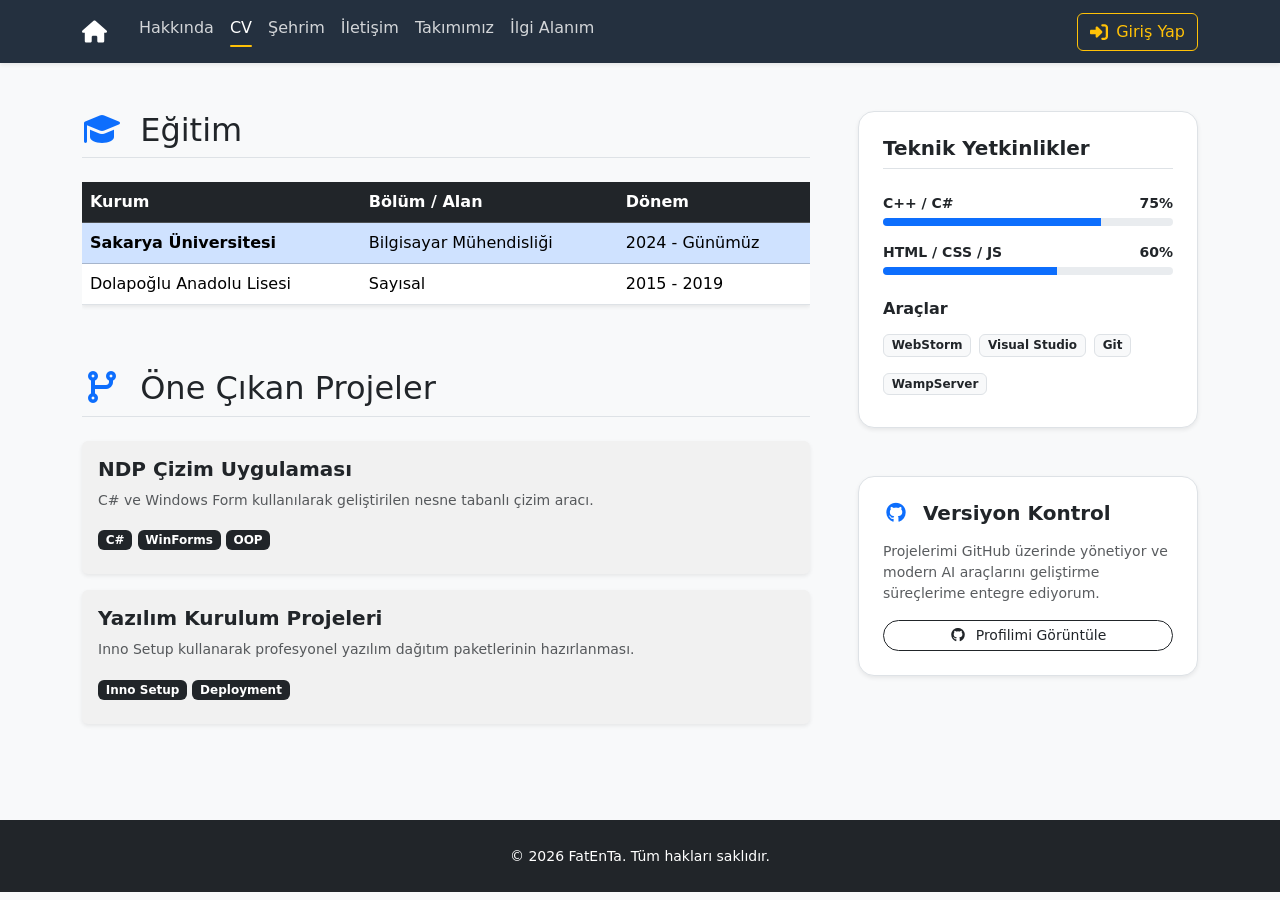
==== commit ec769f83: "refactor: HTML ve JavaScript dosyalarında açıklama ve stil iyileştirmeleri yapıldı; gereksiz yorumla" ====
--- a/cv.html
+++ b/cv.html
@@ -1,26 +1,23 @@
-<!--
-  ~ Copyright (c) 2026 FatEnta. Tüm hakları saklıdır.
-  -->
-
 <!DOCTYPE html>
 <html lang="tr">
 <head>
     <meta charset="UTF-8"/>
     <meta name="viewport" content="width=device-width, initial-scale=1.0"/>
     <title>FatEnTa | Özgeçmiş</title>
-    <!-- Stil Dosyaları -->
+
     <link rel="stylesheet" href="css/style.css">
     <link rel="stylesheet" href="lib/css/bootstrap.min.css">
     <link rel="stylesheet" href="lib/css/all.min.css">
 
     <style>
-        /* Senin orijinal preloader ve arka plan ayarların */
+        /* [UX_OPTIMIZATION]: Dinamik icerik yuklenirken olusabilecek 'layout shift' etkisini engellemek icin preloader maskesi. */
         #preloader {
             position: fixed; top: 0; left: 0; width: 100%; height: 100%;
             background-color: rgb(28, 37, 51) !important;
             z-index: 9999; display: flex; justify-content: center; align-items: center;
         }
-        body { background-color: #f8f9fa; margin: 0; } /* Orijinal açık renk teman */
+        /* [THEME_CONFIG]: Sayfa genelinde tutarli bir okunabilirlik icin varsayilan Bootstrap arka plani. */
+        body { background-color: #f8f9fa; margin: 0; }
     </style>
 </head>
 <body>
@@ -29,17 +26,13 @@
     <div class="spinner-border text-warning" role="status"></div>
 </div>
 
-<!-- Header ve Navbar -->
 <header id="navbar-placeholder"></header>
 
-<!-- Ana İçerik: Semantic HTML Etiketi Kullanıldı -->
 <main class="container my-5">
     <div class="row g-5">
 
-        <!-- Sol Kolon: Eğitim ve Projeler -->
         <article class="col-lg-8">
 
-            <!-- Eğitim Bölümü: Section Etiketi -->
             <section id="egitim" class="mb-5">
                 <h2 class="mb-4 pb-2 border-bottom"><i class="fa-solid fa-graduation-cap me-2 text-primary"></i> Eğitim</h2>
                 <div class="table-responsive">
@@ -67,11 +60,9 @@
                 </div>
             </section>
 
-            <!-- Projeler Bölümü -->
             <section id="projeler" class="mb-5">
                 <h2 class="mb-4 pb-2 border-bottom"><i class="fa-solid fa-code-branch me-2 text-primary"></i> Öne Çıkan Projeler</h2>
 
-                <!-- Her proje bir article olarak semantik hale getirildi -->
                 <article class="card mb-3 border-0 shadow-sm">
                     <div class="card-body">
                         <h5 class="card-title fw-bold text-dark">NDP Çizim Uygulaması</h5>
@@ -90,7 +81,6 @@
             </section>
         </article>
 
-        <!-- Sağ Kolon: Aside Etiketi (Yan İçerik) -->
         <aside class="col-lg-4">
             <section class="mb-5 p-4 bg-white rounded-4 shadow-sm border">
                 <h3 class="h5 fw-bold mb-4 text-dark border-bottom pb-2">Teknik Yetkinlikler</h3>
@@ -105,22 +95,21 @@
                 <div class="mb-3">
                     <div class="d-flex justify-content-between mb-1 small fw-bold"><span>HTML / CSS / JS</span><span>60%</span></div>
                     <div class="progress progress-sm">
-                        <div class="progress-bar bg-success w-60" role="progressbar" aria-valuenow="60" aria-valuemin="0" aria-valuemax="100"></div>
+                        <div class="progress-bar bg-primary" role="progressbar" style="width: 60%;" aria-valuenow="60" aria-valuemin="0" aria-valuemax="100"></div>
                     </div>
                 </div>
 
                 <div class="mt-4">
                     <h4 class="h6 fw-bold mb-3 text-dark">Araçlar</h4>
                     <div class="d-flex flex-wrap gap-2">
-                        <span class="badge bg-light text-dark border">VS Code</span>
+                        <span class="badge bg-light text-dark border">WebStorm</span>
                         <span class="badge bg-light text-dark border">Visual Studio</span>
                         <span class="badge bg-light text-dark border">Git</span>
                         <span class="badge bg-light text-dark border">WampServer</span>
-
                     </div>
                 </div>
             </section>
-            <!-- GitHub ve Geliştirici Araçları Bölümü -->
+
             <section class="mt-4 p-4 bg-white rounded-4 shadow-sm border">
                 <h3 class="h5 fw-bold mb-3 text-dark">
                     <i class="fa-brands fa-github me-2 text-primary"></i> Versiyon Kontrol
@@ -129,16 +118,6 @@
                     Projelerimi GitHub üzerinde yönetiyor ve modern AI araçlarını geliştirme süreçlerime entegre ediyorum.
                 </p>
 
-                <div class="mb-3">
-                    <h4 class="h6 fw-bold mb-2 small text-dark">Kullanılan Teknolojiler:</h4>
-                    <div class="d-flex flex-wrap gap-2">
-                        <span class="badge bg-light text-dark border">Git / GitHub</span>
-                        <span class="badge bg-light text-dark border">GitHub Copilot</span>
-                        <span class="badge bg-light text-dark border">Inno Setup</span>
-                    </div>
-                </div>
-
-                <!-- GitHub Profil Linki -->
                 <div class="d-grid mt-3">
                     <a href="https://github.com/fatih-alperen-tasgin" target="_blank" class="btn btn-sm btn-outline-dark rounded-pill">
                         <i class="fa-brands fa-github me-1"></i> Profilimi Görüntüle
@@ -151,8 +130,17 @@
 
 <div id="footer-placeholder"></div>
 
-<!-- Scriptler -->
 <script src="lib/js/bootstrap.bundle.min.js"></script>
 <script src="navbar-loader.js"></script>
+<script>
+    // [LOGIC_UX]: Sayfa tamamen render edildiginde (resimler dahil) preloader'i DOM'dan sakla.
+    window.addEventListener('load', () => {
+        const preloader = document.getElementById('preloader');
+        if(preloader) {
+            preloader.style.opacity = '0';
+            setTimeout(() => preloader.style.display = 'none', 500);
+        }
+    });
+</script>
 </body>
 </html>
--- a/css/style.css
+++ b/css/style.css
@@ -1,65 +1,32 @@
 /* 1. DEĞİŞKENLER VE RENK PALETİ */
 :root {
-    --ana-renk: rgb(36, 48, 63); /* slightly lightened for better contrast on dark pages */
+    --lacivert: rgb(36, 48, 63);
     --siyah: rgb(33, 37, 41);
-    --gs-sari: rgb(255, 193, 7);
-    --beyaz: #ffffff;
-    --gri-metin: #495057;
-    --kart-kenarlik: #e0e0e0;
-}
-
-/* 2. ÖZEL RENK SINIFLARI (Utility Classes) */
-.bg-ana { background-color: var(--ana-renk) !important; }
-.bg-siyah { background-color: var(--siyah) !important; }
-.bg-sari { background-color: var(--gs-sari) !important; }
-
-.text-ana { color: var(--ana-renk) !important; }
-.text-sari { color: var(--gs-sari) !important; }
-.text-beyaz { color: var(--beyaz) !important; }
-
-/* 3. GENEL AYARLAR */
+    --sari: rgb(255, 193, 7);
+    --beyaz: rgb(241, 241, 241);
+    --gri-metin: rgb(51, 51, 51);
+    --kart-kenarlik: rgb(255, 64, 64);
+}
+
+
+/* 2. GENEL AYARLAR */
 body {
     background-color: var(--beyaz);
     font-family: 'Segoe UI', Tahoma, Geneva, Verdana, sans-serif;
-    color: #333;
+    color: var(--gri-metin);
     min-height: 100vh;
     display: flex;
     flex-direction: column;
     transition: opacity 0.4s ease-in-out;
 }
 
-/* Sayfa yüklendiğinde aktif olacak sınıf */
-body.loaded {
-    opacity: 1;
-}
-
-#preloader {
-    position: fixed;
-    top: 0;
-    left: 0;
-    width: 100%;
-    height: 100%;
-    background-color: var(--ana-renk); /* Beyazlığı kapatan ana rengin */
-    z-index: 9999;
-    display: flex;
-    justify-content: center;
-    align-items: center;
-    transition: opacity 0.5s ease;
-}
-
-/* Sayfa yüklendiğinde preloader'ı gizlemek için */
-.loader-hidden {
-    opacity: 0;
-    pointer-events: none;
-    transition: opacity 0.5s ease;
-}
 svg {
     fill: currentColor;
 }
 
-/* 4. NAVBAR VE LOADER AYARLARI */
+/* 3. NAVBAR VE LOADER AYARLARI */
 .navbar {
-    background-color: var(--ana-renk) !important;
+    background-color: var(--lacivert) !important;
     padding: 1rem 0;
 }
 
@@ -72,87 +39,45 @@
 }
 
 .navbar-nav .nav-link:hover {
-    color: var(--gs-sari) !important;
+    color: var(--sari) !important;
+}
+
+.loader-hidden {
+    opacity: 0;
+    visibility: hidden;
+    pointer-events: none;
+    transition: opacity 0.3s ease, visibility 0.3s ease;
 }
 
 #navbar-placeholder .nav-link::after {
     content: '';
     display: block;
-    width: 0; /* Başlangıçta genişlik sıfır */
+    width: 0;
     height: 2px;
-    background: var(--gs-sari);
+    background: var(--sari);
     margin-top: 5px;
     border-radius: 2px;
     transition: width 0.4s ease-in-out;
 }
 
 #navbar-placeholder .nav-link.active::after {
-    width: 100%; /* Aktif olduğunda tam genişlik */
-}
-
-/* 5. BILEŞENLER (Components) */
+    width: 100%;
+}
+
+/* 4. BILEŞENLER (Components) */
 
 /* About Section */
 .about {
-    background-color: var(--ana-renk) !important;
-    color: var(--beyaz) !important;
+    background-color: var(--lacivert) !important;
+    color: var(--beyaz);
     padding: 80px 0;
     text-align: center;
 }
 
 .about h1, .about p, .about .lead {
-    color: var(--beyaz) !important;
-}
-
-/* Özel Tablo Tasarımı */
-.table-custom {
-    border-collapse: separate;
-    border-spacing: 0;
-    width: 100%;
-    border: 1px solid var(--kart-kenarlik);
-    border-radius: 15px; /* Tablonun köşelerini yuvarlatıyoruz */
-    overflow: hidden; /* Köşelerin düzgün görünmesi için */
-    box-shadow: 0 4px 15px rgba(0,0,0,0.05);
-}
-
-/* Başlık Alanı (Thead) */
-.table-custom thead {
-    background-color: var(--ana-renk) !important;
-    color: var(--gs-sari) !important; /* Başlıklar Galatasaray sarısı */
-}
-
-.table-custom th {
-    padding: 15px;
-    font-weight: 600;
-    text-transform: uppercase;
-    letter-spacing: 1px;
-    border: none;
-}
-
-/* Satır Ayarları */
-.table-custom td {
-    padding: 12px 15px;
-    vertical-align: middle;
-    border-bottom: 1px solid #f0f0f0;
-    color: var(--gri-metin);
-}
-
-.table-custom th {
-    background-color: var(--ana-renk) !important;
-    color: #ffffff !important;
-}
-
-
-/* Hover Efekti (Fare ile üzerine gelince) */
-.table-custom tbody tr:hover {
-    background-color: rgba(28, 37, 51, 0.03); /* Çok hafif lacivert bir vurgu */
-    transition: background-color 0.3s ease;
-}
-
-/* Son satırın çizgisini kaldıralım */
-.table-custom tbody tr:last-child td {
-    border-bottom: none;
-}
+    color: var(--beyaz);
+}
+
 
 /* Modern Kartlar */
 .card {
@@ -174,7 +99,7 @@
 }
 
 .card-text {
-    color: var(--gri-metin) !important;
+    color: var(--gri-metin);
     font-size: 0.95rem;
     line-height: 1.6;
 }
@@ -194,41 +119,34 @@
 }
 
 .btn-dark-custom {
-    background-color: #212529 !important;
-    color: var(--gs-sari) !important;
-}
-
-/* 6. YARDIMCI ÖĞELER */
+    background-color: #212529;
+    color: var(--sari) !important;
+}
+
+/* 5. YARDIMCI ÖĞELER */
 .badge {
     margin-bottom: 0.5rem;
     display: inline-block;
 }
 
 footer {
-    background-color: var(--ana-renk) !important;
+    background-color: var(--lacivert) !important;
     color: var(--beyaz) !important;
     margin-top: auto;
 }
 
-/* style.css dosyanın en sonuna ekle */
+/* Body - sayfa tamamen hazır olduğunda arkaplanı beyaza döndür */
 body {
-    background-color: #ffffff !important; /* Sayfa tamamen hazır olduğunda beyaza döner */
-    transition: background-color 0.5s ease; /* Renk geçişi de yumuşak olsun */
+    background-color: #ffffff;
+    transition: background-color 0.5s ease;
 }
 
 .text-warning {
-    color: #ffc107 !important; /* GS Sarısı */
-    filter: drop-shadow(0 0 2px rgba(255, 193, 7, 0.5)); /* Hafif parlama efekti */
-}
-
-.auth-card {
-    max-width: 460px;
-    width: 100%;
-}
-
-/* Utility helpers to replace inline styles */
-.min-vh-80 { min-height: 80vh !important; }
-.max-w-400 { max-width: 400px !important; width: 100% !important; }
+    color: #ffc107;
+    filter: drop-shadow(0 0 2px rgba(255, 193, 7, 0.5));
+}
+
+/* Satır içi stilleri değiştirmek için yardımcı işlevler */
 .z-2 { z-index: 2 !important; }
 .z-1 { z-index: 1 !important; }
 .lead-centered { max-width: 700px; margin-left: auto; margin-right: auto; }
@@ -236,41 +154,65 @@
 .min-h-400 { min-height: 400px !important; }
 .max-w-180 { max-width: 180px !important; }
 .progress-sm { height: 8px !important; }
-.link-highlight { color: #ffd966 !important; }
-.server-error-body { background: #1c2533; color: #fff; padding: 2rem; font-family: sans-serif; }
-.bg-ana .card {
+.bg-beyaz .card {
     background-color: rgba(255,255,255,0.03) !important;
     color: #ffffff !important;
     border: 1px solid rgba(255,255,255,0.06) !important;
 }
-.bg-ana .card .card-title,
-.bg-ana .card .card-text,
-.bg-ana .card .small {
+.bg-beyaz .card .card-title,
+.bg-beyaz .card .card-text,
+.bg-beyaz .card .small {
     color: rgba(255,255,255,0.9) !important;
 }
-/* Spinner sizing used in several pages */
+/* Birkaç sayfada kullanılan döner simgenin boyutlandırılması */
 .spinner-border {
     width: 3rem;
     height: 3rem;
 }
 
-/* FatEnTa - Şehrim Sayfası Slider Düzenlemesi */
-
-/* Sadece bu slider içindeki resimleri hedef alalım (Specificity koruması) */
-#erzurumCarousel .carousel-item img,
-#konyaCarousel .carousel-item img,
-#carouselExampleDark .carousel-item img {
-    /* Resmin yüksekliğini sabitleyelim (İstediğin değere göre değiştirebilirsin, örn: 500px) */
-    height: 85vh !important; /* vh: Viewport Height. Ekran yüksekliğinin %60'ı kadar. */
-
-    /* En önemli kısım: Resmi yamultma, belirtilen alana sığacak şekilde merkezden kırp. */
-    object-fit: cover !important;
-
-    /* Resmin merkezini odak noktası yap */
+/* Sehir sayfası Slider ve Gorsel Optimizasyonu */
+
+.carousel-caption {
+    background: rgba(0, 0, 0, 0.5);
+    border-radius: 15px;
+    padding: 20px;
+}
+
+/* [CORE_LOGIC]: Temel resim davranisi (Oran koruma ve merkezleme) */
+.carousel-inner img {
+    width: 100%;
+    object-fit: cover;
     object-position: center center;
 }
 
-/* Küçük ekranlar (Mobil) için yüksekliği biraz azaltalım */
+/* [RESPONSIVE_MOBILE]: Telefon ve tabletler icin standart yukseklik */
+@media (max-width: 768px) {
+    .carousel-inner img {
+        height: 400px;
+    }
+}
+
+/* [RESPONSIVE_DESKTOP]: Genis ekranli bilgisayarlar icin dinamik yukseklik */
+@media (min-width: 769px) {
+    .carousel-inner img {
+        height: 90vh; /* Ekran yuksekliginin %75'i kadar alan kaplar, kesilmeyi onler */
+    }
+}
+
+.img-cover {
+    object-fit: cover;
+    height: 100%;
+}
+
+/* [UI_INTERACTION]: Tiklanabilir resimler icin pointer gostergesi */
+.img-cover, .section-img {
+    cursor: pointer;
+    transition: opacity 0.3s ease;
+}
+.img-cover:hover {
+    opacity: 0.9;
+}
+/* Küçük ekranlar (Mobil) için */
 @media (max-width: 768px) {
     #erzurumCarousel .carousel-item img,
     #konyaCarousel .carousel-item img,
